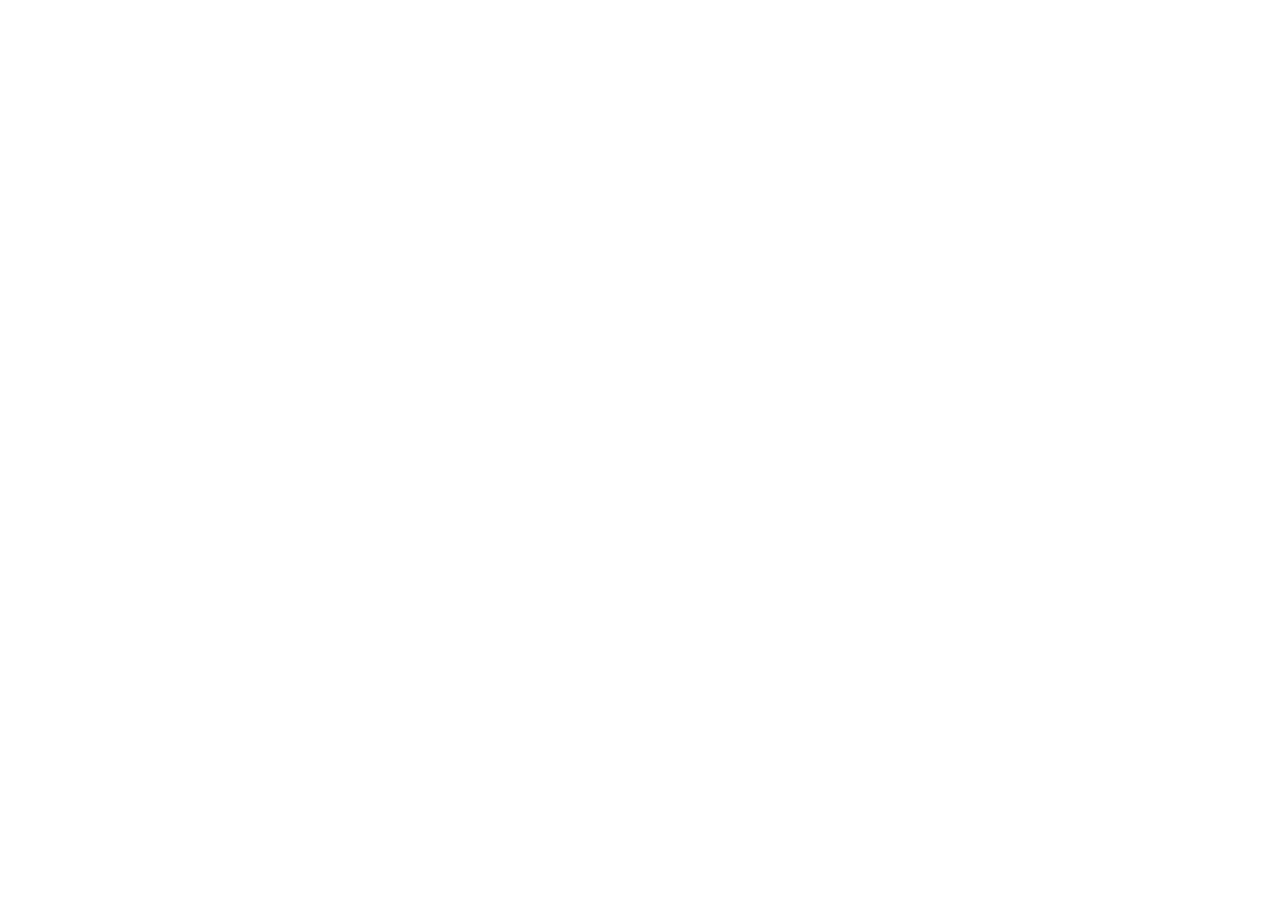
==== index.html @ 8d6556c6 "layout.css" ====
<!DOCTYPE html>
<html lang="pt-br">
<head>
    <link rel="preconnect" href="https://fonts.googleapis.com">
    <link rel="preconnect" href="https://fonts.gstatic.com" crossorigin>
    <meta charset="UTF-8">
    <meta name="viewport" content="width=device-width, initial-scale=1.0">
    <title>Matrículas Estelas do Amanhã</title>
    <link href="https://fonts.googleapis.com/css2?family=Poppins:ital,wght@0,100;0,200;0,300;0,400;0,500;0,600;0,700;0,800;0,900;1,100;1,200;1,300;1,400;1,500;1,600;1,700;1,800;1,900&display=swap" rel="stylesheet">
    <link rel="stylesheet" href="styles/index.css">
</head>
<body>
    <div id="app">
        <main>
            <div class="main-container">

            </div>
        </main>

        <aside>
            <div class="aside-container">
                
            </div>
        </aside>

    </div>
</body>
</html>
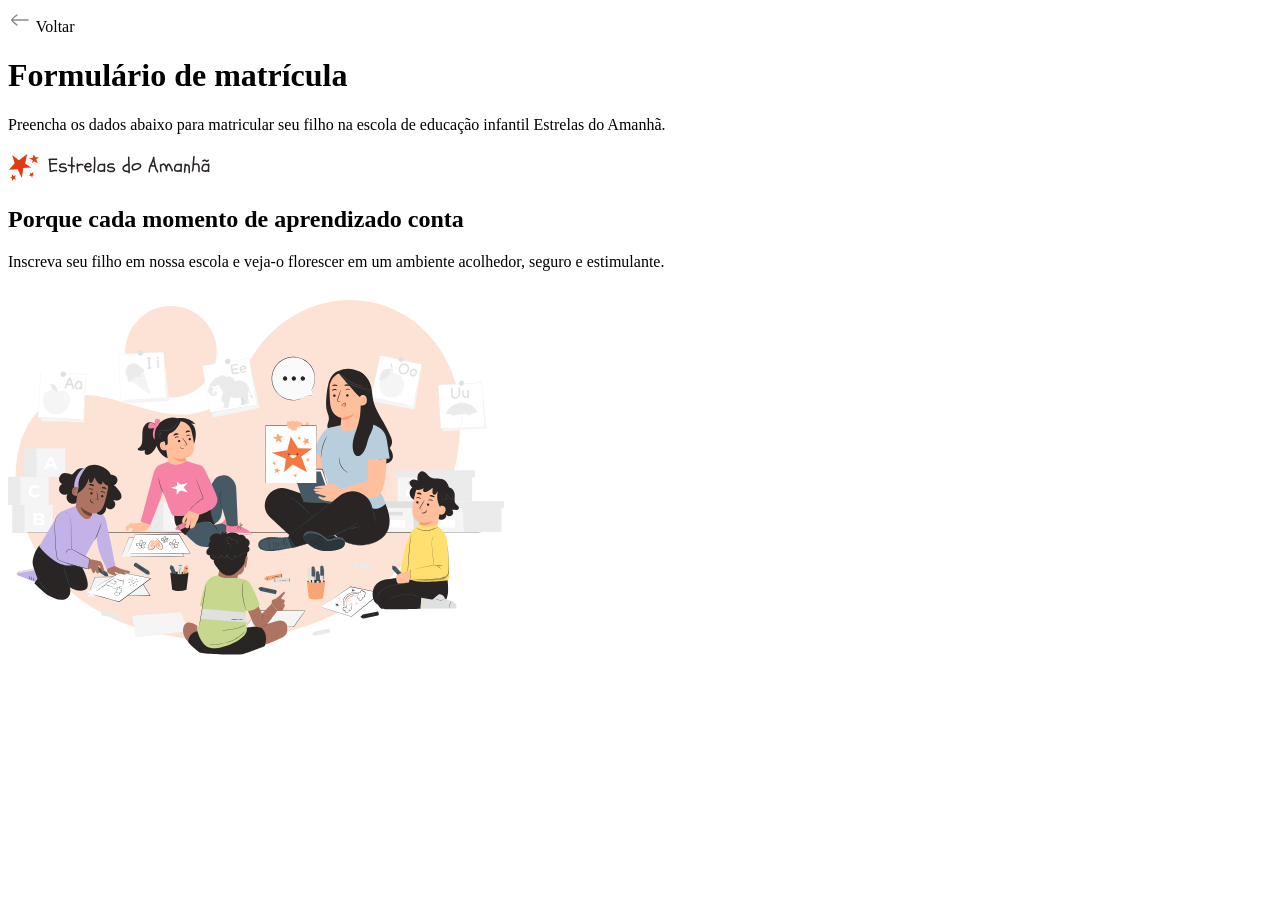
==== commit 59a6ab11: "Conteúdo aside e início da main" ====
--- a/index.html
+++ b/index.html
@@ -13,13 +13,26 @@
     <div id="app">
         <main>
             <div class="main-container">
+                <div class="back">
+                    <img src="assets/icons/arrow-left-02.svg" alt="seta para esquerda">
+                    <span>Voltar</span>
+                </div>
+
+                <h1>Formulário de matrícula</h1>
+                <p>Preencha os dados abaixo para matricular seu filho na escola de educação infantil Estrelas do Amanhã.</p>
 
             </div>
         </main>
 
         <aside>
             <div class="aside-container">
-                
+                <header>
+                    <img src="assets/Logo.svg" alt="Logo escola">
+                    <h2>Porque cada momento de <sṕan>aprendizado</span> conta</h2>
+                    <p>Inscreva seu filho em nossa escola e veja-o florescer em um ambiente acolhedor, seguro e estimulante.</p>
+                </header>
+                <img src="assets/Illustration.svg" alt="Ilustração lúdica">
+
             </div>
         </aside>
 
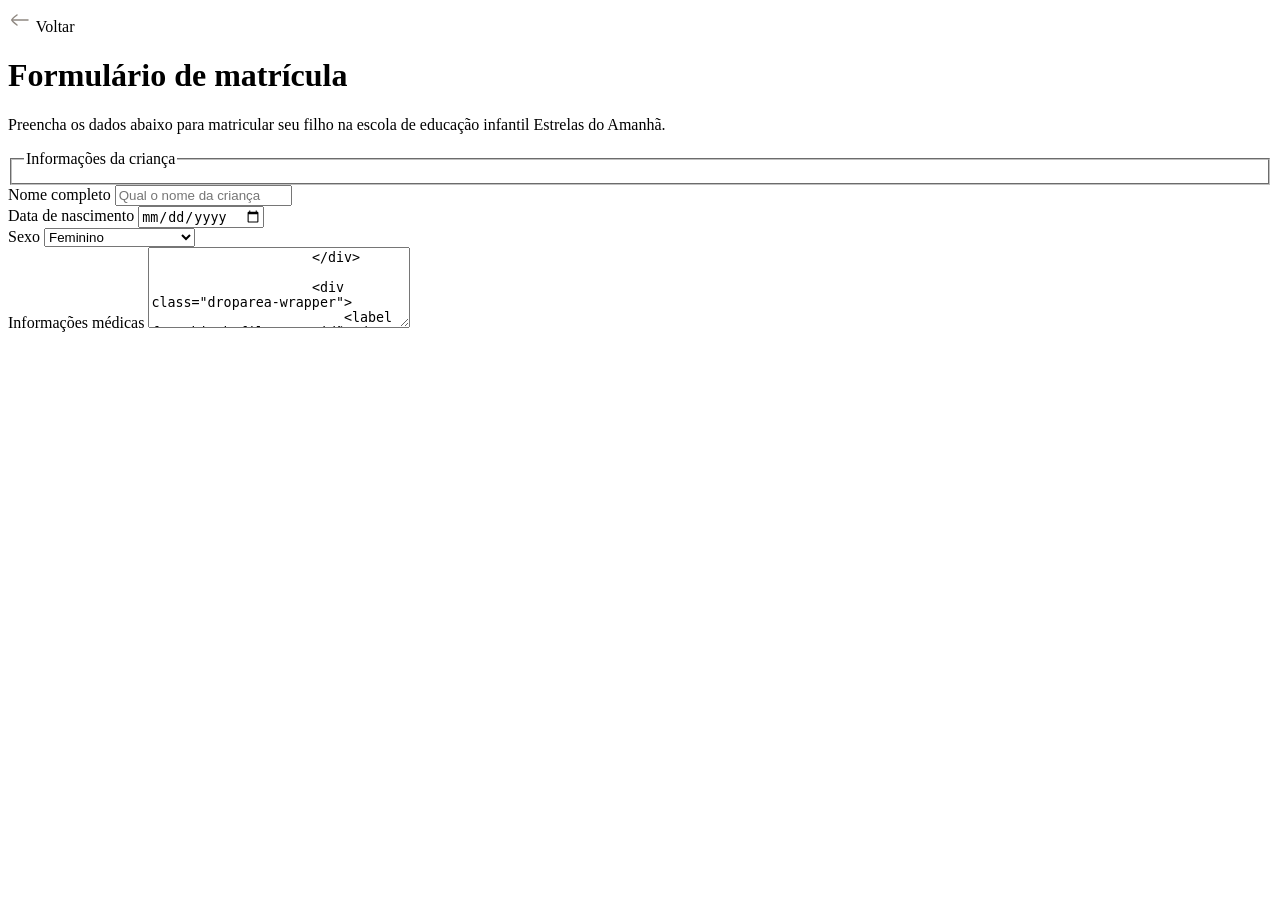
==== commit 27a6d5ca: "iniciando o formulário" ====
--- a/index.html
+++ b/index.html
@@ -21,6 +21,46 @@
                 <h1>Formulário de matrícula</h1>
                 <p>Preencha os dados abaixo para matricular seu filho na escola de educação infantil Estrelas do Amanhã.</p>
 
+                <form>
+                    <fieldset class="child-info">
+                        <legend>Informações da criança</legend>
+                    </fieldset>
+                    <div class="input-wrapper">
+                        <label for="fullname">Nome completo</label>
+                        <input id="fullname" type="text" name="nome" placeholder="Qual o nome da criança">
+                    </div>
+
+                    <div class="input-wrapper">
+                        <label for="birth">Data de nascimento</label>
+                        <input id="birth" type="date" name="data_nasc" lang="pt-BR">
+                    </div>
+
+                    <div class="select-wrapper">
+                        <label for="gender">Sexo</label>
+                        <select id="gender" name="sexo">
+                            <option value="F">Feminino</option>
+                            <option value="M">Masculino</option>
+                            <option value="O">Prefiro não responder</option>
+                        </select>                        
+                    </div>
+
+                    <div class="textarea-wrapper">
+                        <label for="medical-info">Informações médicas</label>
+                        <textarea id="medical-info" name="" cols="30" rows="5" placeholder="A criança possue alguma condição medica que a escola deva estar ciente? (Se sim, especifíque)">
+                    </div>
+
+                    <div class="droparea-wrapper">
+                        <label for="birth-file">Certidão de nascimento</label>
+                        <div class="dropzone">
+                            <input id="birth-file" 
+                            type="file" name="">
+                            <img src="assets/icons/cloud-upload.svg" alt="">
+                            <p>Clique aqui para <br>  arquivos</p>
+                        </div>
+                    </div>
+                    
+                </form>
+
             </div>
         </main>
 
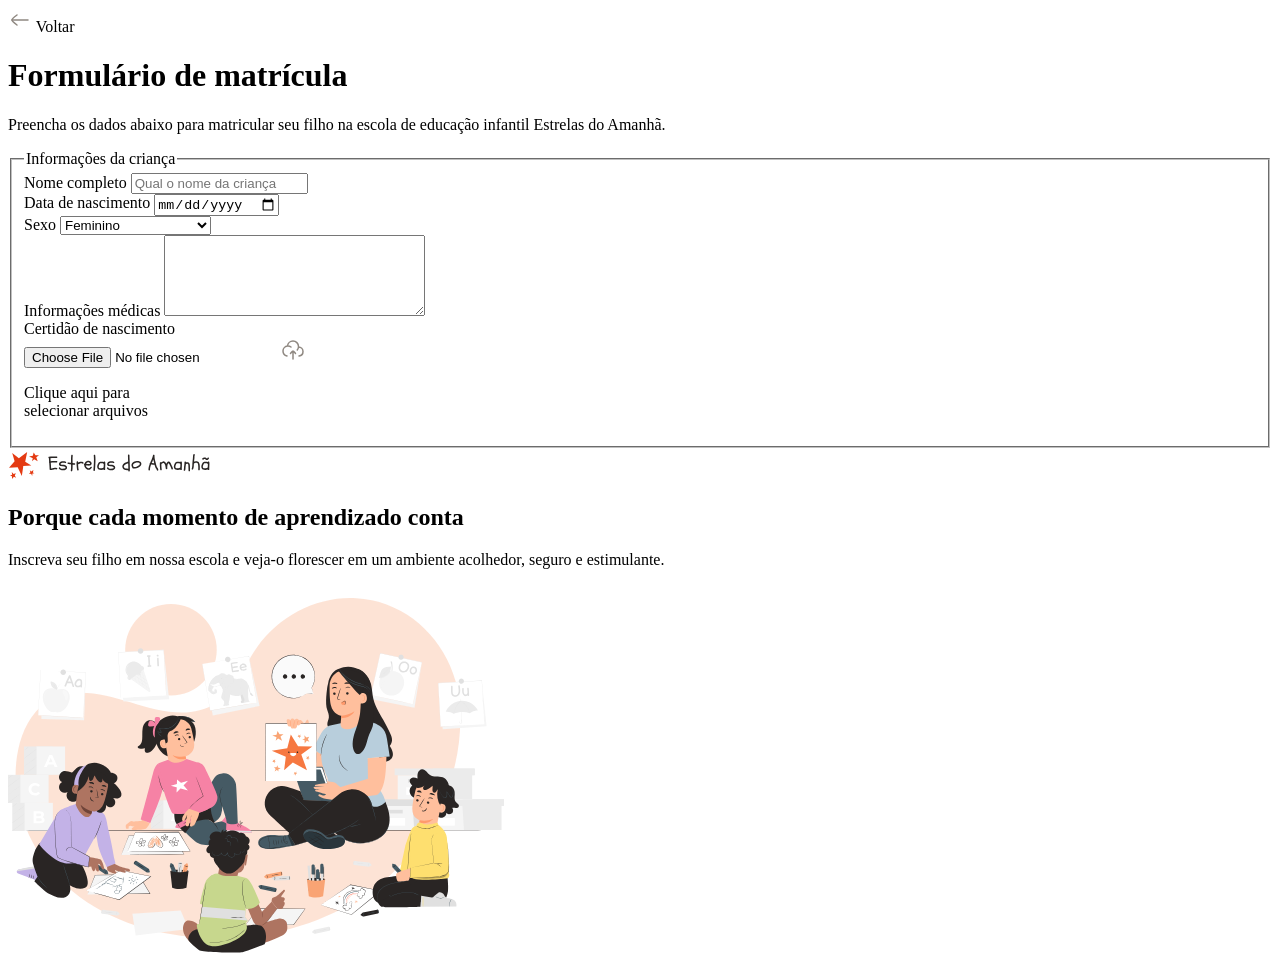
==== commit 42b9ebca: "fix: correct HTML structure and CSS class names in layout" ====
--- a/index.html
+++ b/index.html
@@ -24,7 +24,6 @@
                 <form>
                     <fieldset class="child-info">
                         <legend>Informações da criança</legend>
-                    </fieldset>
                     <div class="input-wrapper">
                         <label for="fullname">Nome completo</label>
                         <input id="fullname" type="text" name="nome" placeholder="Qual o nome da criança">
@@ -46,7 +45,7 @@
 
                     <div class="textarea-wrapper">
                         <label for="medical-info">Informações médicas</label>
-                        <textarea id="medical-info" name="" cols="30" rows="5" placeholder="A criança possue alguma condição medica que a escola deva estar ciente? (Se sim, especifíque)">
+                        <textarea id="medical-info" name="" cols="30" rows="5" placeholder="A criança possue alguma condição medica que a escola deva estar ciente? (Se sim, especifíque)"> </textarea>
                     </div>
 
                     <div class="droparea-wrapper">
@@ -55,10 +54,10 @@
                             <input id="birth-file" 
                             type="file" name="">
                             <img src="assets/icons/cloud-upload.svg" alt="">
-                            <p>Clique aqui para <br>  arquivos</p>
+                            <p>Clique aqui para <br> selecionar arquivos</p>
                         </div>
                     </div>
-                    
+                    </fieldset>
                 </form>
 
             </div>
@@ -68,7 +67,7 @@
             <div class="aside-container">
                 <header>
                     <img src="assets/Logo.svg" alt="Logo escola">
-                    <h2>Porque cada momento de <sṕan>aprendizado</span> conta</h2>
+                    <h2>Porque cada momento de <span>aprendizado</span> conta</h2>
                     <p>Inscreva seu filho em nossa escola e veja-o florescer em um ambiente acolhedor, seguro e estimulante.</p>
                 </header>
                 <img src="assets/Illustration.svg" alt="Ilustração lúdica">
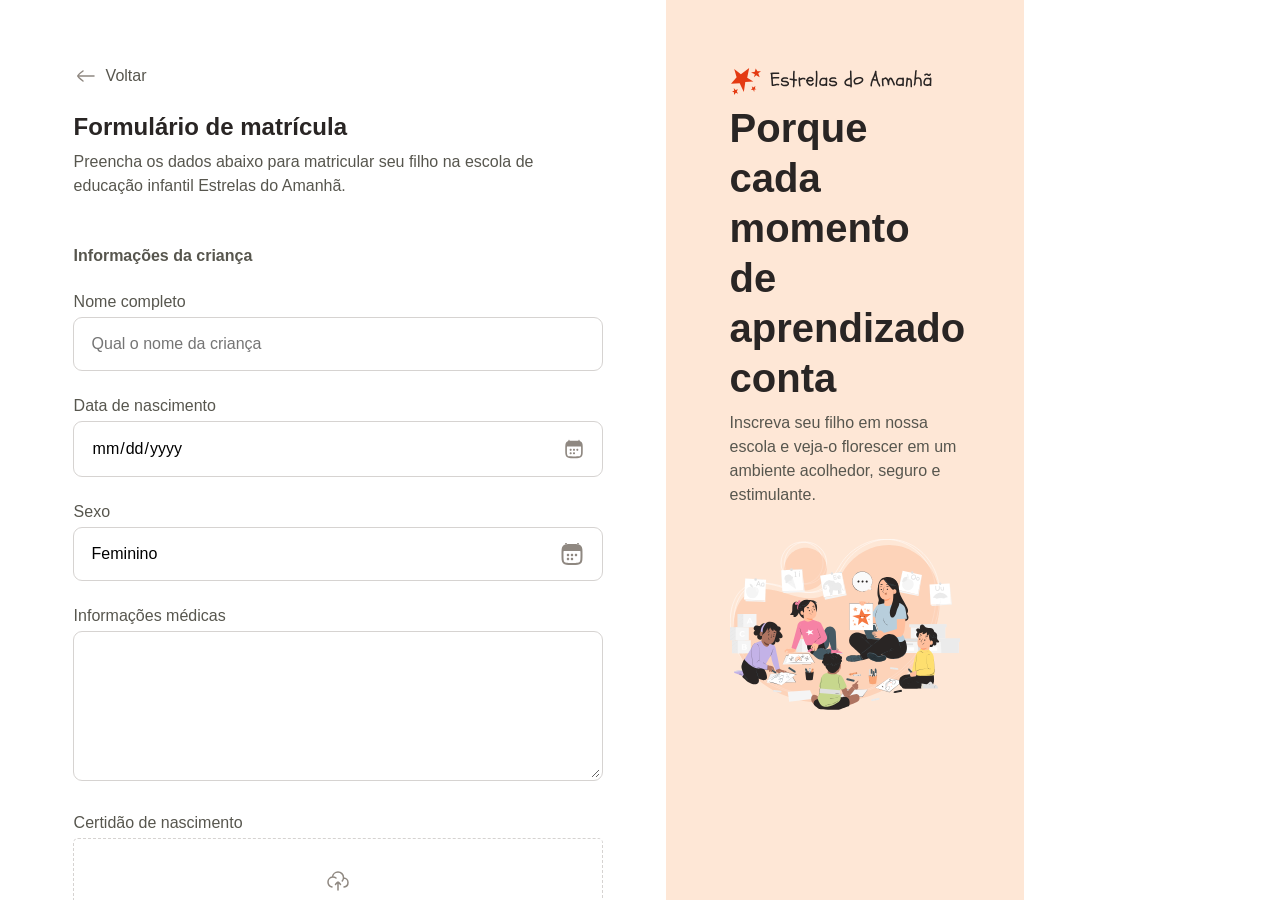
==== commit 7f786b32: "residential address section to the form" ====
--- a/index.html
+++ b/index.html
@@ -58,6 +58,40 @@
                         </div>
                     </div>
                     </fieldset>
+
+                    <fieldset class="address">
+                        <legend>Endereço residencial</legend>
+
+                        <div class="input-wrapper flex-2">
+                            <label for="cep">CEP</label>
+                            <input id="cep" type="text" name="cep" placeholder="99999-999">
+                        </div>
+
+                        <div class="flex">
+                            <div class="input-wrapper flex-1">
+                                <label for="street">CEP</label>
+                                <input id="street" type="text" name="rua" value="Rua das Flores">
+                            </div>
+
+                            <div class="input-wrapper flex-1">
+                                <label for="number">Número</label>
+                                <input id="number" type="number" name="rua">
+                            </div>
+                        </div>
+
+                        <div class="flex">
+                            <div class="input-wrapper flex-1">
+                                <label for="city">Cidade</label>
+                                <input id="city" type="text" name="cidade" value="São Paulo">
+                            </div>
+
+                            <div class="input-wrapper flex-1">
+                                <label for="state">Estado</label>
+                                <input id="state" type="number" name="estado" value="SP">
+                            </div>
+                        </div>
+                        
+                    </fieldset>
                 </form>
 
             </div>
--- a/styles/index.css
+++ b/styles/index.css
@@ -0,0 +1,3 @@
+@import url(global.css);
+@import url(layout.css);
+@import url(forms.css);
